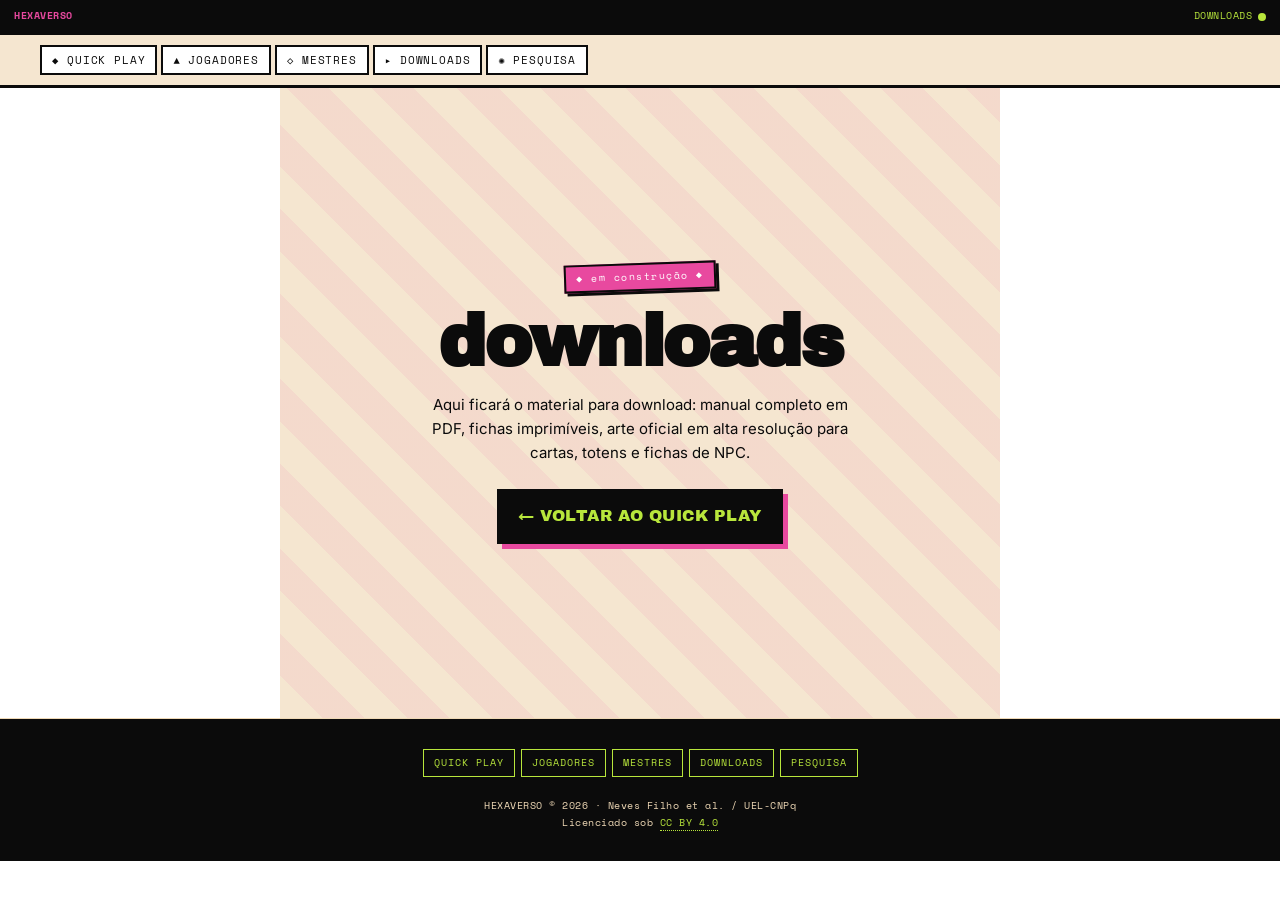
==== downloads/index.html @ 6accd9fc "Add files via upload" ====
<!DOCTYPE html>
<html lang="pt-BR">
<head>
<meta charset="UTF-8">
<meta name="viewport" content="width=device-width, initial-scale=1.0">
<meta name="theme-color" content="#E8499F">
<title>HEXAVERSO ★ Em construção</title>
<link href="https://fonts.googleapis.com/css2?family=Archivo+Black&family=Space+Mono:wght@400;700&family=Inter:wght@400;500;700&display=swap" rel="stylesheet">
<link rel="stylesheet" href="../assets/css/hexaverso.css">
<style>
  .wip {
    min-height: 70vh;
    display: grid;
    place-items: center;
    text-align: center;
    padding: 60px 20px;
    background: var(--cream);
    position: relative;
    overflow: hidden;
  }
  .wip::before {
    content: ""; position: absolute; inset: 0;
    background-image: repeating-linear-gradient(
      45deg, transparent 0, transparent 30px,
      rgba(232,73,159,0.08) 30px, rgba(232,73,159,0.08) 60px
    );
    pointer-events: none;
  }
  .wip__content { position: relative; z-index: 1; max-width: 420px; }
  .wip__tag {
    display: inline-block;
    background: var(--pink); color: var(--paper);
    font-family: var(--font-mono);
    font-size: 10px; letter-spacing: 0.15em;
    padding: 4px 10px;
    border: 2px solid var(--ink);
    box-shadow: 3px 3px 0 var(--ink);
    margin-bottom: 20px;
    transform: rotate(-2deg);
  }
  .wip__title {
    font-family: var(--font-display);
    font-size: clamp(44px, 12vw, 72px);
    line-height: 0.9;
    letter-spacing: -0.03em;
    text-transform: lowercase;
    margin-bottom: 18px;
  }
  .wip__body {
    font-size: 15px; line-height: 1.6;
    margin-bottom: 24px;
  }
  .wip__btn {
    display: inline-block;
    background: var(--ink); color: var(--lime);
    font-family: var(--font-display);
    font-size: 16px;
    text-transform: uppercase;
    padding: 12px 18px;
    border: 3px solid var(--ink);
    box-shadow: 5px 5px 0 var(--pink);
    letter-spacing: 0.03em;
  }
</style>
</head>
<body>

<div class="topbar">
  <span class="topbar__brand"><a href="../index.html">HEXAVERSO</a></span>
  <span class="topbar__meta">downloads<span class="topbar__blink"></span></span>
</div>

<nav class="nav" aria-label="Navegação principal">
  <ul class="nav__list">
    <li class="nav__item"><a href="../index.html">◆ quick play</a></li>
    <li class="nav__item"><a href="../jogadores/index.html">▲ jogadores</a></li>
    <li class="nav__item"><a href="../mestres/index.html">◇ mestres</a></li>
    <li class="nav__item"><a href="../downloads/index.html">▸ downloads</a></li>
    <li class="nav__item"><a href="../pesquisa/index.html">✺ pesquisa</a></li>
  </ul>
</nav>

<section class="wip">
  <div class="wip__content">
    <span class="wip__tag">◆ em construção ◆</span>
    <h1 class="wip__title">downloads</h1>
    <p class="wip__body">
      Aqui ficará o material para download: manual completo em PDF, fichas imprimíveis, arte oficial em alta resolução para cartas, totens e fichas de NPC.
    </p>
    <a href="../index.html" class="wip__btn">← voltar ao quick play</a>
  </div>
</section>

<footer class="footer">
  <div class="footer__nav">
    <a href="../index.html">quick play</a>
    <a href="../jogadores/index.html">jogadores</a>
    <a href="../mestres/index.html">mestres</a>
    <a href="../downloads/index.html">downloads</a>
    <a href="../pesquisa/index.html">pesquisa</a>
  </div>
  <div class="footer__body">
    HEXAVERSO © 2026 · Neves Filho et al. / UEL-CNPq<br>
    Licenciado sob <a href="https://creativecommons.org/licenses/by/4.0/">CC BY 4.0</a>
  </div>
</footer>

</body>
</html>
---- assets/css/hexaverso.css ----
/* ============================================================
   HEXAVERSO · Design system compartilhado
   Todas as páginas importam este arquivo.
   Tokens + reset + componentes comuns (topbar, marquee, nav, footer)
   ============================================================ */

:root {
  /* Paleta */
  --pink: #E8499F;
  --pink-deep: #D2287F;
  --lime: #B8E63C;
  --lime-deep: #9FC82A;
  --ink: #0B0B0B;
  --ink-soft: #1a1a1a;
  --cream: #F5E6D0;
  --cream-halftone: #EFD9B6;
  --paper: #FFFFFF;
  --blue: #4DA3D8;
  --red: #E8493F;

  /* Tipografia */
  --font-display: 'Archivo Black', 'Helvetica Neue', Impact, sans-serif;
  --font-mono: 'Space Mono', 'Courier New', monospace;
  --font-body: 'Inter', -apple-system, system-ui, sans-serif;

  /* Estilos de base */
  --border-heavy: 3px solid var(--ink);
  --border-thick: 2px solid var(--ink);
  --shadow-hard: 6px 6px 0 var(--ink);
  --shadow-hard-sm: 3px 3px 0 var(--ink);

  /* Layout */
  --page-padding: 20px;
  --max-content: 640px;
}

/* Reset */
* { margin: 0; padding: 0; box-sizing: border-box; -webkit-tap-highlight-color: transparent; }
html { scroll-behavior: smooth; }
body {
  font-family: var(--font-body);
  background: var(--paper);
  color: var(--ink);
  line-height: 1.55;
  overflow-x: hidden;
  -webkit-font-smoothing: antialiased;
  -moz-osx-font-smoothing: grayscale;
  text-rendering: optimizeLegibility;
}
img { max-width: 100%; display: block; }
a { color: inherit; text-decoration: none; }
button { font-family: inherit; cursor: pointer; border: none; background: none; }
::selection { background: var(--pink); color: var(--ink); }

/* ============================================================
   TOPBAR — HUD compartilhado
   ============================================================ */
.topbar {
  position: sticky; top: 0; z-index: 100;
  background: var(--ink); color: var(--cream);
  border-bottom: var(--border-heavy);
  font-family: var(--font-mono);
  font-size: 10px; letter-spacing: 0.05em;
  padding: 8px 14px;
  text-transform: uppercase;
  display: flex;
  justify-content: space-between;
  align-items: center;
}
.topbar__brand {
  color: var(--pink); font-weight: 700;
  display: flex; align-items: center; gap: 6px;
}
.topbar__brand a {
  color: var(--pink);
}
.topbar__meta { color: var(--lime); }
.topbar__blink {
  display: inline-block;
  width: 8px; height: 8px;
  background: var(--lime);
  border-radius: 50%;
  margin-left: 6px;
  animation: blink 1.3s infinite;
  vertical-align: middle;
}
@keyframes blink {
  0%, 60% { opacity: 1; }
  70%, 100% { opacity: 0.15; }
}

/* ============================================================
   NAV — barra de navegação entre páginas
   ============================================================ */
.nav {
  background: var(--cream);
  border-bottom: var(--border-heavy);
  padding: 10px var(--page-padding);
  font-family: var(--font-mono);
  font-size: 10.5px;
  letter-spacing: 0.08em;
  text-transform: uppercase;
  overflow-x: auto;
  white-space: nowrap;
  scrollbar-width: none;
}
.nav::-webkit-scrollbar { display: none; }
.nav__list {
  display: inline-flex;
  gap: 4px;
  list-style: none;
}
.nav__item a {
  display: inline-block;
  padding: 5px 10px;
  border: 2px solid var(--ink);
  background: var(--paper);
  color: var(--ink);
  transition: transform 80ms;
}
.nav__item a:active {
  transform: translate(1px, 1px);
}
.nav__item--active a {
  background: var(--ink);
  color: var(--lime);
  box-shadow: 3px 3px 0 var(--pink);
}
.nav__item a:hover:not(.nav__item--active a) {
  background: var(--lime);
}

/* ============================================================
   MARQUEE — texto rolante (pode aparecer em várias páginas)
   ============================================================ */
.marquee-hero {
  display: flex;
  overflow: hidden;
  background: var(--lime);
  border-top: var(--border-heavy);
  border-bottom: var(--border-heavy);
  padding: 14px 0;
  position: relative;
}
.marquee-hero__track {
  display: flex;
  flex-shrink: 0;
  gap: 0;
  animation: marquee-scroll 28s linear infinite;
  white-space: nowrap;
}
.marquee-hero__track span {
  font-family: var(--font-display);
  font-size: clamp(20px, 5vw, 28px);
  color: var(--ink);
  padding: 0 18px;
  text-transform: uppercase;
  letter-spacing: 0.02em;
  white-space: nowrap;
}
.marquee-hero__track .mq-star {
  color: var(--pink);
  font-size: clamp(22px, 5.5vw, 32px);
  padding: 0 10px;
}
@keyframes marquee-scroll {
  from { transform: translateX(0); }
  to   { transform: translateX(-50%); }
}

/* ============================================================
   SECTION base
   ============================================================ */
section {
  padding: 50px var(--page-padding);
  position: relative;
}
section + section { border-top: var(--border-heavy); }

.sec-head { margin-bottom: 26px; }
.sec-head__kicker {
  font-family: var(--font-mono); font-size: 10px;
  color: var(--pink-deep); text-transform: uppercase;
  letter-spacing: 0.15em;
  display: flex; align-items: center; gap: 10px;
  margin-bottom: 8px;
}
.sec-head__kicker::before { content: "▍"; color: var(--pink); }
.sec-head__kicker::after {
  content: ""; flex: 1; height: 2px; background: var(--ink);
}
.sec-head__title {
  font-family: var(--font-display);
  font-size: clamp(36px, 10vw, 56px);
  line-height: 0.92;
  text-transform: lowercase;
  letter-spacing: -0.02em;
}
.sec-head__subtitle {
  font-size: 14px; margin-top: 10px; line-height: 1.5;
  color: var(--ink-soft); max-width: 520px;
}

/* ============================================================
   FOOTER compartilhado
   ============================================================ */
.footer {
  background: var(--ink);
  color: var(--cream-halftone);
  padding: 30px var(--page-padding);
  border-top: 1px solid var(--cream-halftone);
  font-family: var(--font-mono);
  font-size: 10px;
  letter-spacing: 0.05em;
  line-height: 1.8;
}
.footer__nav {
  display: flex; flex-wrap: wrap;
  gap: 6px;
  margin-bottom: 20px;
  justify-content: center;
}
.footer__nav a {
  color: var(--lime);
  padding: 4px 10px;
  border: 1px solid var(--lime);
  text-transform: uppercase;
  letter-spacing: 0.1em;
}
.footer__nav a:hover { background: var(--lime); color: var(--ink); }
.footer__body {
  text-align: center;
  line-height: 1.7;
}
.footer__body a {
  color: var(--lime);
  border-bottom: 1px dotted var(--lime);
}

/* ============================================================
   RESPONSIVE base
   ============================================================ */
@media (min-width: 720px) {
  :root { --page-padding: 40px; --max-content: 720px; }
  body > main > section,
  body > section {
    max-width: var(--max-content);
    margin-left: auto;
    margin-right: auto;
  }
  .topbar, .nav, .marquee-hero { max-width: none; }
  .nav { padding-left: 40px; padding-right: 40px; }
}
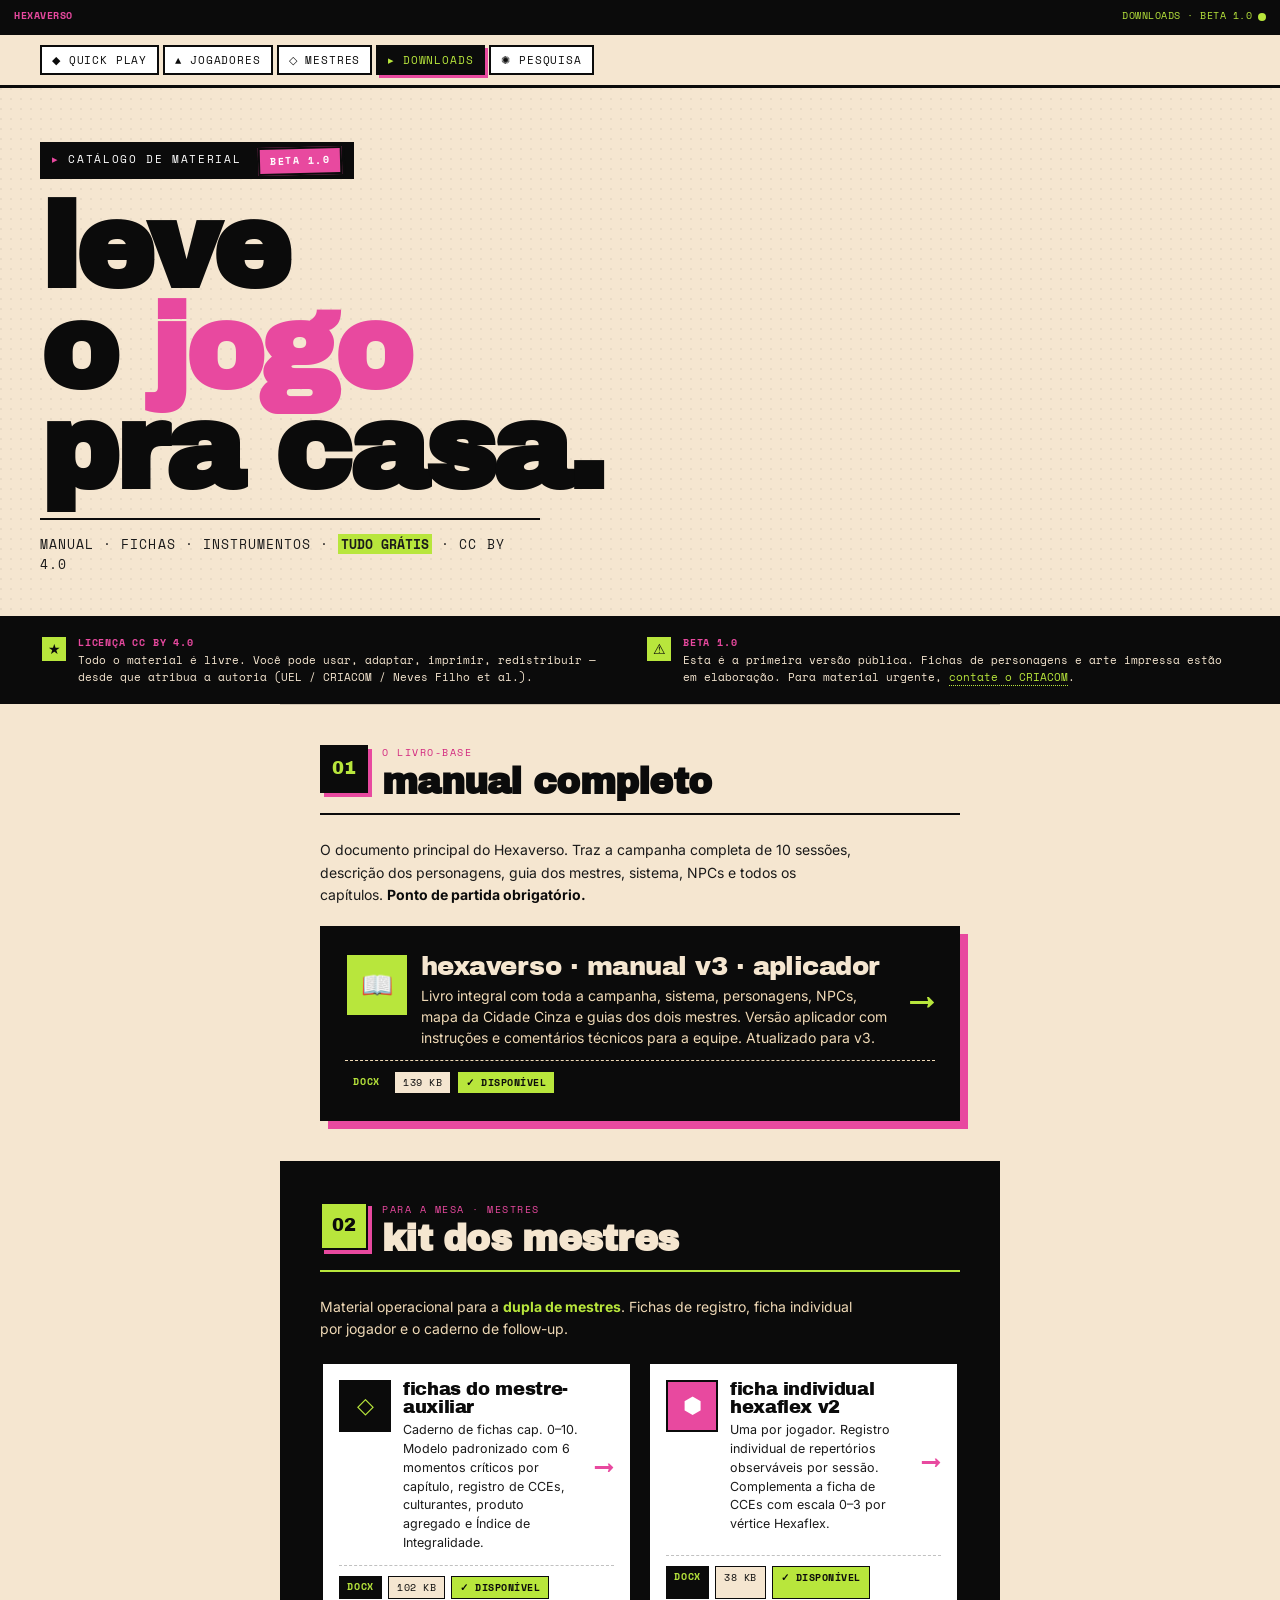
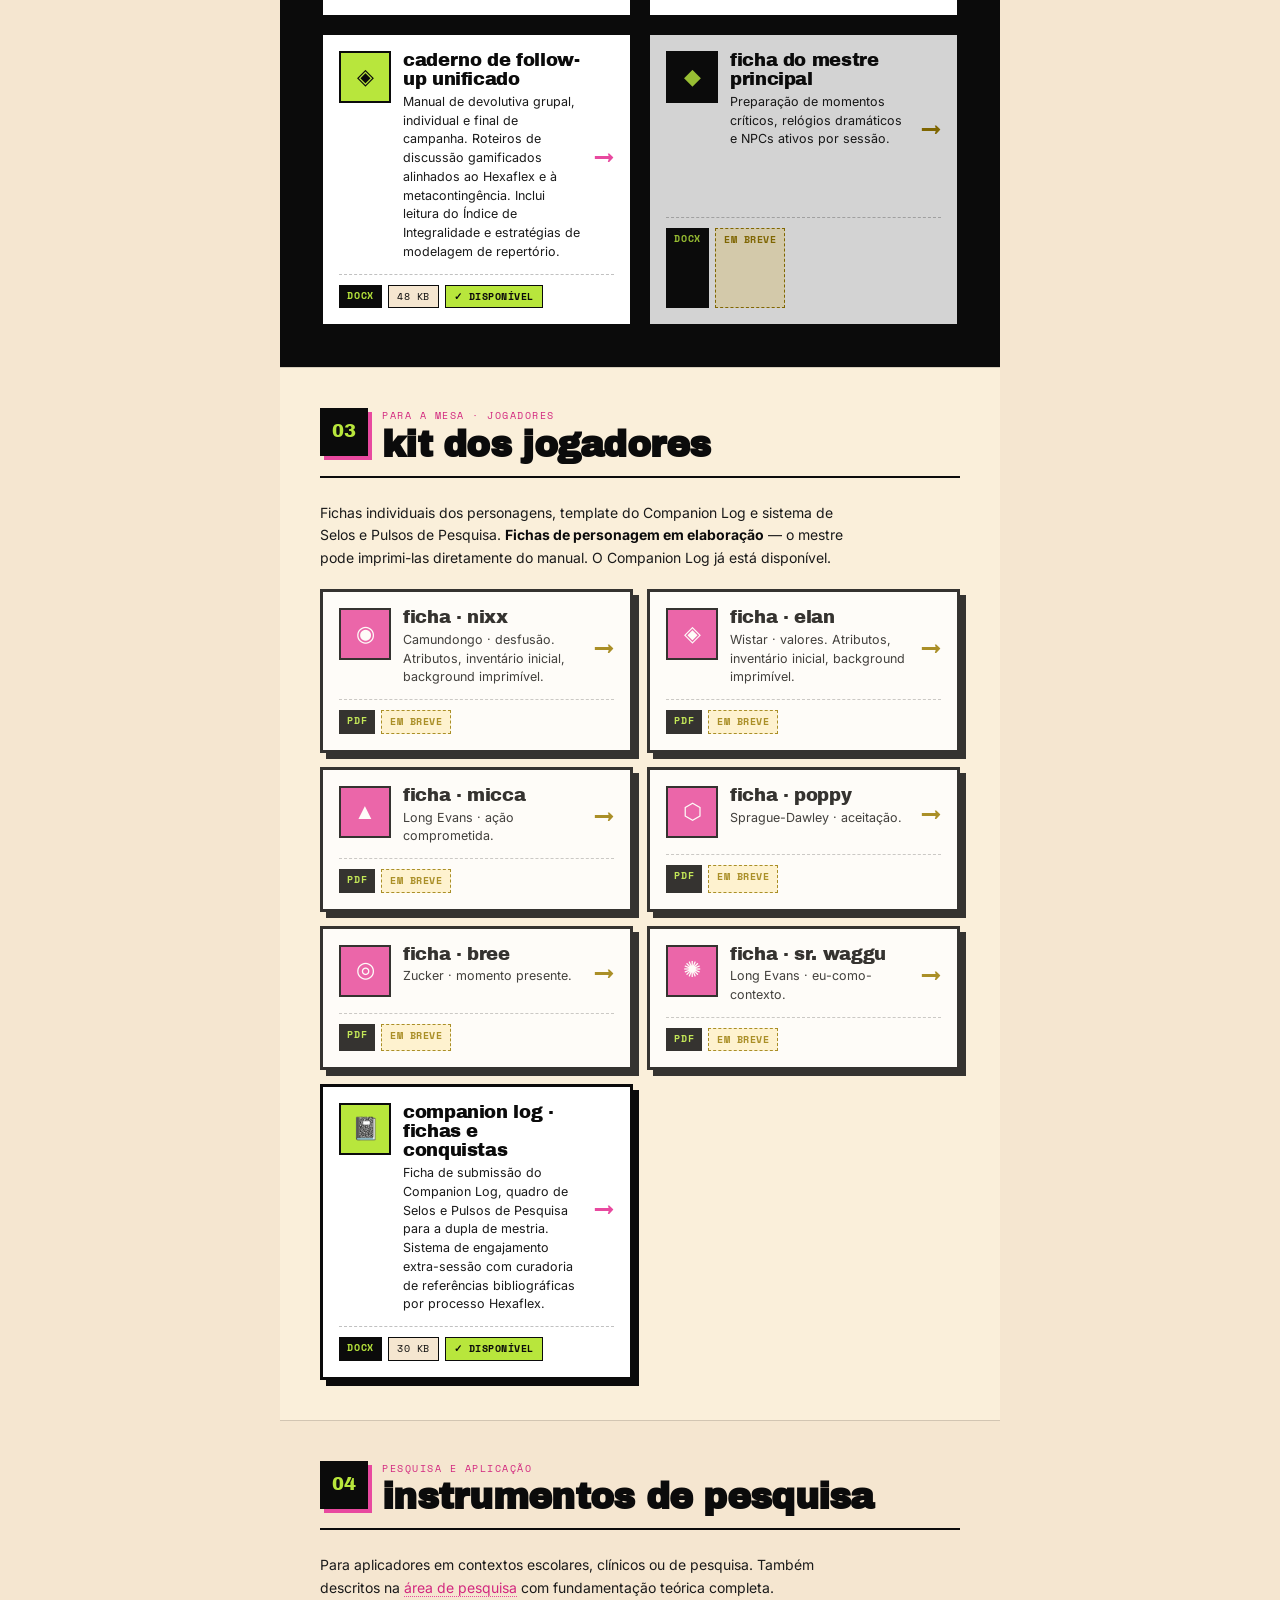
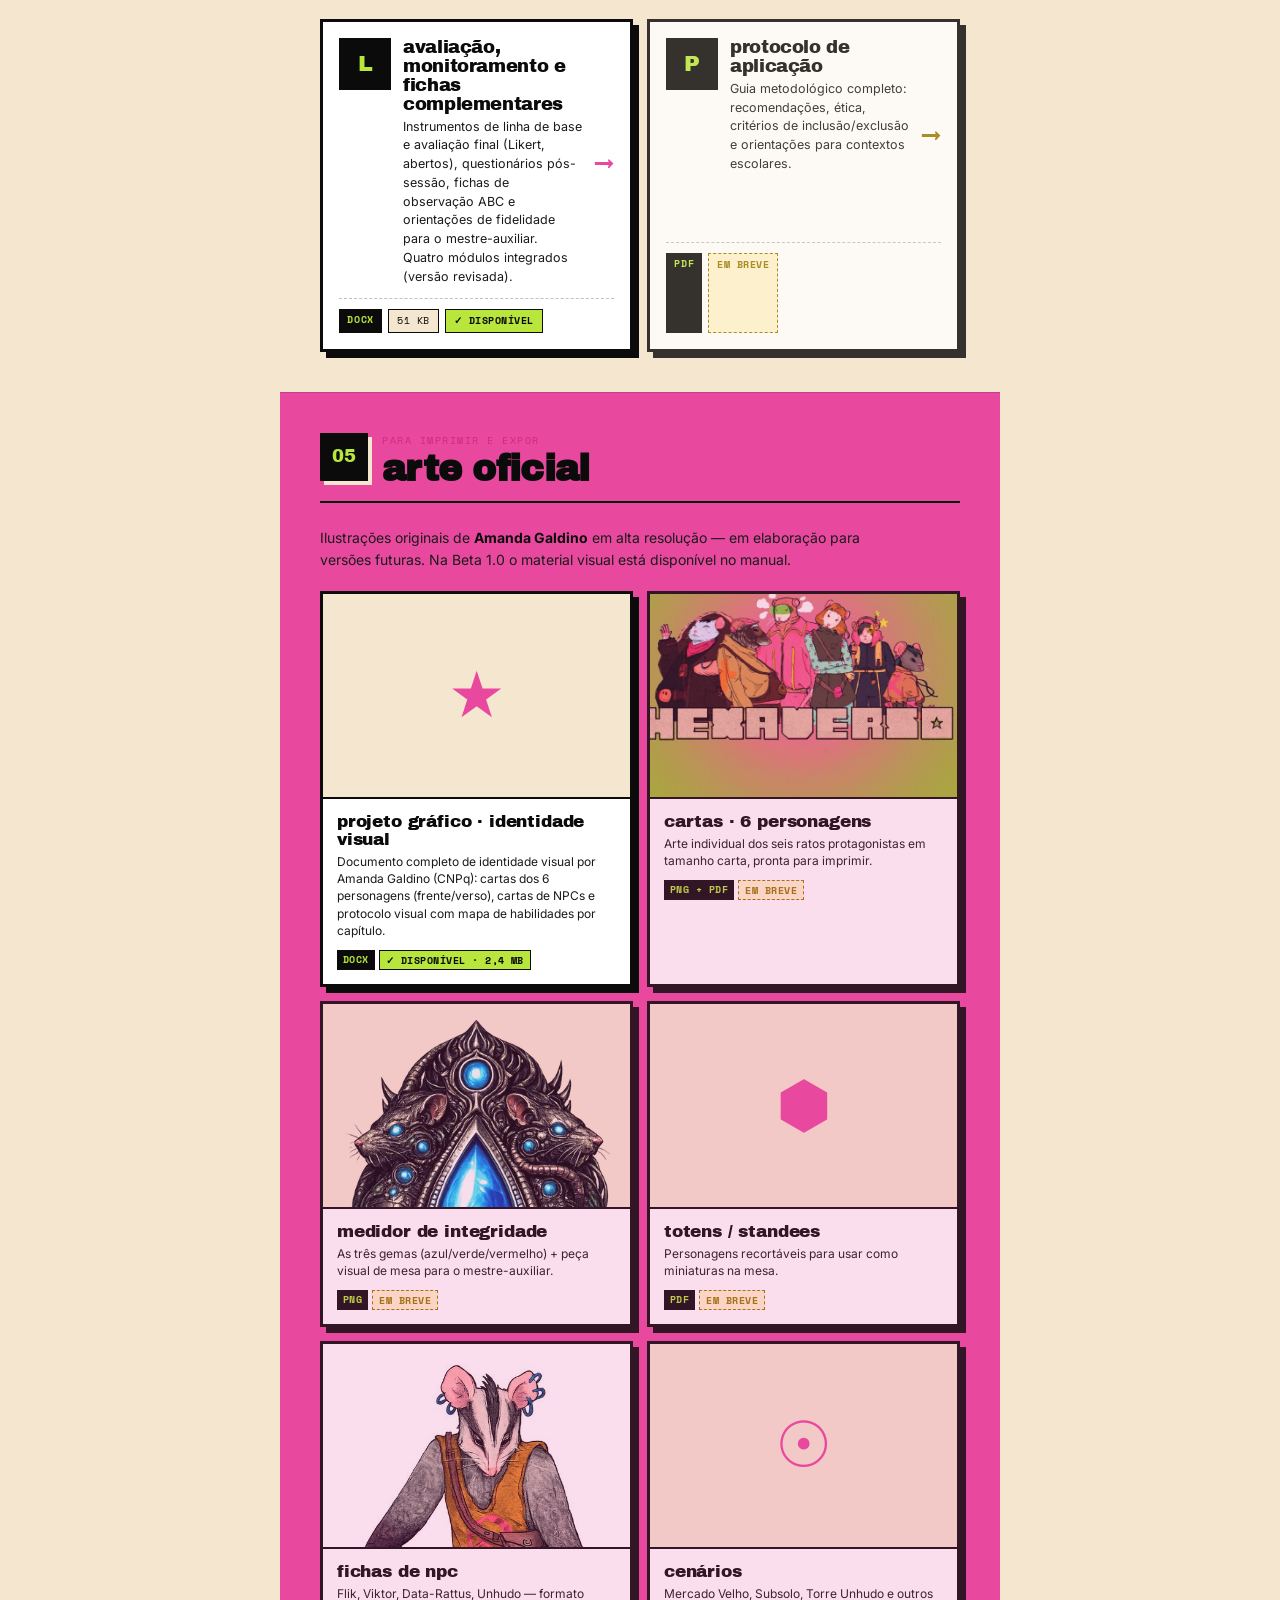
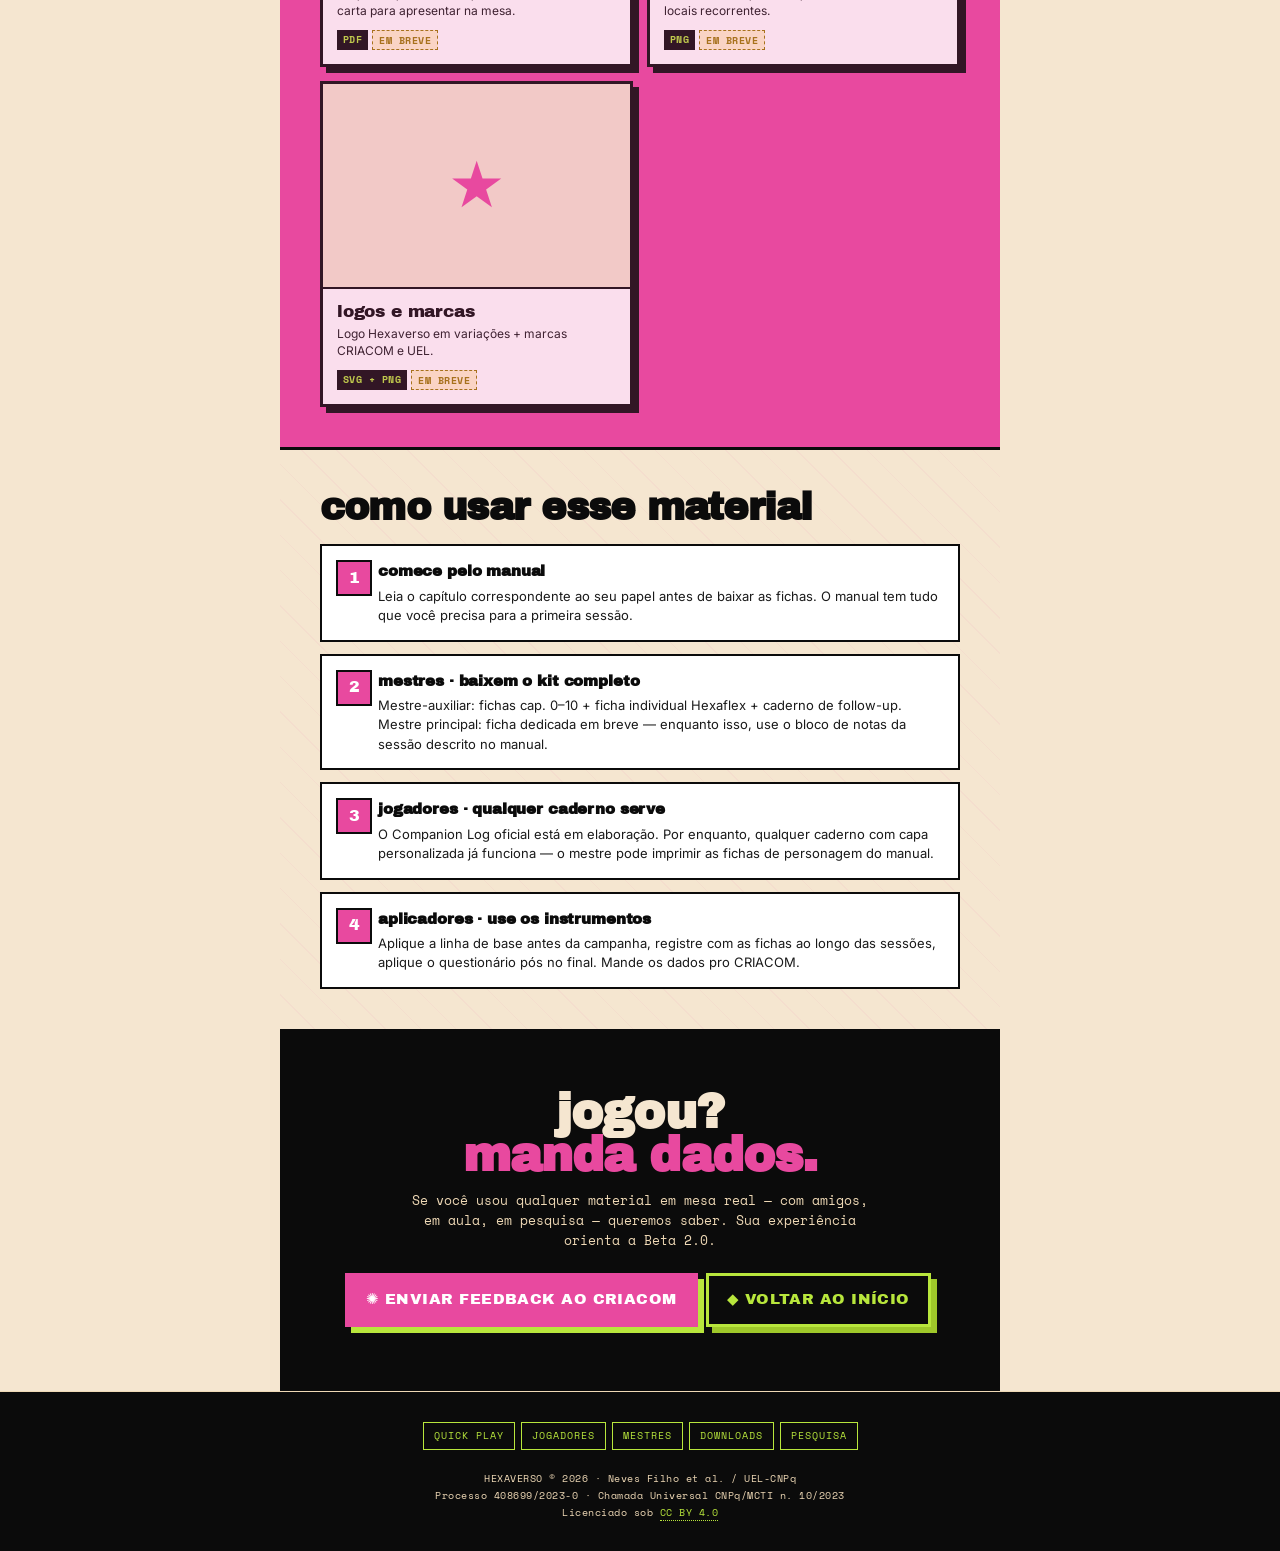
==== commit ac770716: "Add files via upload" ====
--- a/downloads/index.html
+++ b/downloads/index.html
@@ -2,105 +2,850 @@
 <html lang="pt-BR">
 <head>
 <meta charset="UTF-8">
-<meta name="viewport" content="width=device-width, initial-scale=1.0">
-<meta name="theme-color" content="#E8499F">
-<title>HEXAVERSO ★ Em construção</title>
+<meta name="viewport" content="width=device-width, initial-scale=1.0, maximum-scale=1.0, user-scalable=no">
+<meta name="theme-color" content="#F5E6D0">
+<title>HEXAVERSO ★ Downloads · Beta 1.0</title>
+<meta name="description" content="Baixe o material do Hexaverso Beta 1.0: manual completo, fichas do mestre-auxiliar, ficha individual Hexaflex, caderno de follow-up e instrumentos de pesquisa.">
+
+<link rel="preconnect" href="https://fonts.googleapis.com">
+<link rel="preconnect" href="https://fonts.gstatic.com" crossorigin>
 <link href="https://fonts.googleapis.com/css2?family=Archivo+Black&family=Space+Mono:wght@400;700&family=Inter:wght@400;500;700&display=swap" rel="stylesheet">
 <link rel="stylesheet" href="../assets/css/hexaverso.css">
+
 <style>
-  .wip {
-    min-height: 70vh;
-    display: grid;
-    place-items: center;
-    text-align: center;
-    padding: 60px 20px;
-    background: var(--cream);
-    position: relative;
-    overflow: hidden;
-  }
-  .wip::before {
-    content: ""; position: absolute; inset: 0;
-    background-image: repeating-linear-gradient(
-      45deg, transparent 0, transparent 30px,
-      rgba(232,73,159,0.08) 30px, rgba(232,73,159,0.08) 60px
-    );
-    pointer-events: none;
-  }
-  .wip__content { position: relative; z-index: 1; max-width: 420px; }
-  .wip__tag {
-    display: inline-block;
-    background: var(--pink); color: var(--paper);
-    font-family: var(--font-mono);
-    font-size: 10px; letter-spacing: 0.15em;
-    padding: 4px 10px;
-    border: 2px solid var(--ink);
-    box-shadow: 3px 3px 0 var(--ink);
-    margin-bottom: 20px;
-    transform: rotate(-2deg);
-  }
-  .wip__title {
-    font-family: var(--font-display);
-    font-size: clamp(44px, 12vw, 72px);
-    line-height: 0.9;
-    letter-spacing: -0.03em;
-    text-transform: lowercase;
-    margin-bottom: 18px;
-  }
-  .wip__body {
-    font-size: 15px; line-height: 1.6;
-    margin-bottom: 24px;
-  }
-  .wip__btn {
-    display: inline-block;
-    background: var(--ink); color: var(--lime);
-    font-family: var(--font-display);
-    font-size: 16px;
-    text-transform: uppercase;
-    padding: 12px 18px;
-    border: 3px solid var(--ink);
-    box-shadow: 5px 5px 0 var(--pink);
-    letter-spacing: 0.03em;
-  }
+/* ============================================================
+   DOWNLOADS · creme dominante · catálogo Beta 1.0
+   ============================================================ */
+body { background: var(--cream); }
+
+.hero-d {
+  position: relative; background: var(--cream);
+  padding: 54px var(--page-padding) 42px;
+  border-bottom: var(--border-heavy); overflow: hidden;
+}
+.hero-d::before {
+  content: ""; position: absolute; inset: 0;
+  background-image: radial-gradient(circle at 1px 1px, rgba(11,11,11,0.1) 1px, transparent 1.5px);
+  background-size: 10px 10px; pointer-events: none; opacity: 0.5;
+}
+.hero-d > * { position: relative; z-index: 1; }
+
+.hero-d__tag {
+  font-family: var(--font-mono); font-size: 11px;
+  letter-spacing: 0.15em; color: var(--paper);
+  text-transform: uppercase; display: inline-block;
+  background: var(--ink); padding: 5px 12px;
+  margin-bottom: 20px;
+}
+.hero-d__tag::before { content: "▸ "; color: var(--pink); }
+.hero-d__version {
+  display: inline-block;
+  background: var(--pink); color: var(--paper);
+  font-family: var(--font-mono); font-size: 10px;
+  font-weight: 700; letter-spacing: 0.15em;
+  text-transform: uppercase; padding: 4px 10px;
+  border: 2px solid var(--ink);
+  box-shadow: 3px 3px 0 var(--ink);
+  margin-left: 8px; transform: rotate(-1.5deg);
+  vertical-align: middle;
+}
+.hero-d__title {
+  font-family: var(--font-display);
+  font-size: clamp(54px, 16vw, 118px);
+  line-height: 0.85; letter-spacing: -0.035em;
+  color: var(--ink); text-transform: lowercase; margin: 0;
+}
+.hero-d__title em { font-style: normal; color: var(--pink); }
+.hero-d__subtitle {
+  font-family: var(--font-mono); font-size: 13px;
+  letter-spacing: 0.08em; text-transform: uppercase;
+  color: var(--ink-soft); margin-top: 18px; padding-top: 14px;
+  border-top: 2px solid var(--ink); max-width: 500px;
+}
+.hero-d__subtitle strong { background: var(--lime); padding: 0 3px; letter-spacing: 0; }
+
+/* Faixa de status */
+.notice {
+  background: var(--ink); color: var(--cream);
+  padding: 16px var(--page-padding);
+  display: grid; grid-template-columns: 1fr; gap: 10px;
+  font-family: var(--font-mono); font-size: 11px;
+  line-height: 1.5; border-bottom: var(--border-heavy);
+}
+.notice__cell { display: flex; align-items: flex-start; gap: 10px; }
+.notice__icon {
+  flex-shrink: 0; width: 28px; height: 28px;
+  background: var(--lime); color: var(--ink);
+  display: grid; place-items: center;
+  font-family: var(--font-display); font-size: 14px;
+  border: 2px solid var(--ink);
+}
+.notice__text { flex: 1; }
+.notice__text strong {
+  color: var(--pink); text-transform: uppercase;
+  letter-spacing: 0.08em; display: block;
+  font-size: 10px; margin-bottom: 2px;
+}
+.notice__text a { color: var(--lime); border-bottom: 1px dotted var(--lime); }
+
+/* Categoria */
+.cat {
+  background: var(--cream); padding: 40px var(--page-padding);
+  border-top: 1px solid rgba(11,11,11,0.15);
+}
+.cat--dark { background: var(--ink); color: var(--cream); }
+.cat--alt  { background: #faefda; }
+.cat--pink { background: var(--pink); color: var(--ink); }
+
+.cat__head {
+  display: flex; align-items: flex-start; gap: 14px;
+  margin-bottom: 24px; padding-bottom: 14px;
+  border-bottom: 2px solid var(--ink);
+}
+.cat--dark .cat__head { border-bottom-color: var(--lime); }
+.cat--pink .cat__head { border-bottom-color: var(--ink); }
+
+.cat__head__num {
+  flex-shrink: 0; width: 48px; height: 48px;
+  background: var(--ink); color: var(--lime);
+  display: grid; place-items: center;
+  font-family: var(--font-display); font-size: 18px;
+  border: 2px solid var(--ink);
+  box-shadow: 4px 4px 0 var(--pink);
+}
+.cat--dark .cat__head__num { background: var(--lime); color: var(--ink); box-shadow: 4px 4px 0 var(--pink); }
+.cat--pink .cat__head__num { background: var(--ink); color: var(--lime); box-shadow: 4px 4px 0 var(--cream); }
+
+.cat__head__kicker {
+  font-family: var(--font-mono); font-size: 10px;
+  letter-spacing: 0.15em; text-transform: uppercase;
+  color: var(--pink-deep); margin-bottom: 4px;
+}
+.cat--dark .cat__head__kicker { color: var(--pink); }
+.cat__head__title {
+  font-family: var(--font-display);
+  font-size: clamp(24px, 7vw, 36px);
+  line-height: 0.95; letter-spacing: -0.02em;
+  text-transform: lowercase; color: var(--ink);
+}
+.cat--dark .cat__head__title { color: var(--cream); }
+.cat__intro {
+  font-size: 14px; line-height: 1.6; max-width: 540px;
+  margin-bottom: 20px; color: var(--ink-soft);
+}
+.cat--dark .cat__intro { color: var(--cream-halftone); }
+.cat--dark .cat__intro strong { color: var(--lime); }
+.cat__intro strong { color: var(--ink); }
+
+/* Cards de download */
+.dl-grid { display: grid; gap: 14px; }
+
+.dl-card {
+  background: var(--paper); border: var(--border-heavy);
+  box-shadow: var(--shadow-hard); padding: 16px;
+  display: grid; grid-template-columns: 1fr; gap: 12px;
+  position: relative; color: var(--ink);
+  transition: transform 80ms, box-shadow 80ms;
+}
+a.dl-card:hover { background: #fffbf0; }
+a.dl-card:active {
+  transform: translate(3px, 3px);
+  box-shadow: 3px 3px 0 var(--ink);
+}
+.dl-card--coming { opacity: 0.82; cursor: not-allowed; }
+.dl-card--coming:active { transform: none; box-shadow: var(--shadow-hard); }
+
+/* Card destaque */
+.dl-card--hero {
+  background: var(--ink); color: var(--cream);
+  box-shadow: 8px 8px 0 var(--pink); padding: 24px 22px;
+}
+a.dl-card--hero:hover { background: var(--ink-soft); }
+.dl-card--hero .dl-card__name { color: var(--cream); font-size: 26px; }
+.dl-card--hero .dl-card__desc { color: var(--cream-halftone); font-size: 14px; }
+.dl-card--hero .dl-card__meta { border-top-color: var(--cream-halftone); }
+.dl-card--hero .dl-card__arrow { color: var(--lime); font-size: 26px; }
+.dl-card--hero .dl-card__icon { background: var(--lime); color: var(--ink); width: 64px; height: 64px; font-size: 26px; }
+
+.dl-card__top {
+  display: flex; gap: 12px; align-items: flex-start;
+}
+.dl-card__icon {
+  width: 52px; height: 52px; background: var(--pink);
+  color: var(--paper); display: grid; place-items: center;
+  font-family: var(--font-display); font-size: 22px;
+  border: 2px solid var(--ink); flex-shrink: 0;
+}
+.dl-card__icon--ink { background: var(--ink); color: var(--lime); }
+.dl-card__icon--lime { background: var(--lime); color: var(--ink); }
+.dl-card__body { flex: 1; min-width: 0; }
+.dl-card__name {
+  font-family: var(--font-display); font-size: 18px;
+  line-height: 1.05; letter-spacing: -0.02em;
+  text-transform: lowercase; margin-bottom: 4px;
+}
+.dl-card__desc { font-size: 12.5px; line-height: 1.5; color: var(--ink-soft); }
+.dl-card__meta {
+  display: flex; flex-wrap: wrap; gap: 6px;
+  padding-top: 10px; border-top: 1px dashed rgba(11,11,11,0.25);
+  font-family: var(--font-mono); font-size: 10px;
+  letter-spacing: 0.05em; text-transform: uppercase;
+}
+.dl-card__format {
+  background: var(--ink); color: var(--lime);
+  padding: 3px 8px; font-weight: 700; letter-spacing: 0.08em;
+}
+.dl-card__size {
+  background: var(--cream); color: var(--ink);
+  padding: 3px 8px; border: 1px solid var(--ink);
+}
+.dl-card__status--ready {
+  background: var(--lime); color: var(--ink);
+  padding: 3px 8px; border: 1px solid var(--ink);
+  font-weight: 700;
+}
+.dl-card__status--coming {
+  background: #fff3cd; color: #997a00;
+  padding: 3px 8px; border: 1px dashed #997a00;
+  font-weight: 700;
+}
+.dl-card__arrow {
+  margin-left: auto; align-self: center;
+  font-family: var(--font-display); font-size: 20px;
+  color: var(--pink);
+}
+.dl-card--coming .dl-card__arrow { color: #997a00; }
+
+/* Cards de arte com preview */
+.dl-art {
+  background: var(--paper); border: var(--border-heavy);
+  box-shadow: var(--shadow-hard); overflow: hidden;
+  display: flex; flex-direction: column;
+}
+a.dl-art:hover { background: #fffbf0; }
+.dl-art--coming { opacity: 0.82; cursor: not-allowed; }
+
+.dl-art__preview {
+  aspect-ratio: 3 / 2; background: var(--cream);
+  border-bottom: 2px solid var(--ink);
+  overflow: hidden; position: relative;
+  display: grid; place-items: center;
+}
+.dl-art__preview img {
+  width: 100%; height: 100%; object-fit: cover; object-position: center;
+}
+.dl-art__preview--icon {
+  font-family: var(--font-display); font-size: 64px; color: var(--pink);
+}
+.dl-art__body { padding: 14px; }
+.dl-art__name {
+  font-family: var(--font-display); font-size: 17px;
+  line-height: 1.05; letter-spacing: -0.01em;
+  text-transform: lowercase; margin-bottom: 4px;
+}
+.dl-art__desc {
+  font-size: 12px; line-height: 1.45; color: var(--ink-soft); margin-bottom: 10px;
+}
+.dl-art__meta {
+  display: flex; flex-wrap: wrap; gap: 4px;
+  font-family: var(--font-mono); font-size: 9.5px;
+  letter-spacing: 0.05em; text-transform: uppercase;
+}
+.dl-art__format { background: var(--ink); color: var(--lime); padding: 2px 6px; font-weight: 700; }
+.dl-art__status--ready { background: var(--lime); color: var(--ink); padding: 2px 6px; border: 1px solid var(--ink); font-weight: 700; }
+.dl-art__status--coming { background: #fff3cd; color: #997a00; padding: 2px 6px; border: 1px dashed #997a00; font-weight: 700; }
+
+/* Pack/combo */
+.pack {
+  background: var(--paper); color: var(--ink);
+  border: var(--border-heavy); box-shadow: 6px 6px 0 var(--lime);
+  padding: 18px; margin-top: 20px;
+}
+.pack__label {
+  font-family: var(--font-mono); font-size: 10px;
+  letter-spacing: 0.15em; text-transform: uppercase;
+  color: var(--pink-deep); margin-bottom: 6px;
+}
+.pack__title {
+  font-family: var(--font-display); font-size: 20px;
+  line-height: 1; letter-spacing: -0.02em;
+  text-transform: lowercase; margin-bottom: 8px;
+}
+.pack__body { font-size: 13.5px; line-height: 1.55; color: var(--ink-soft); margin-bottom: 12px; }
+.pack__btn {
+  display: inline-block; background: var(--ink); color: var(--lime);
+  font-family: var(--font-display); font-size: 15px;
+  text-transform: uppercase; padding: 10px 16px;
+  border: 3px solid var(--ink); box-shadow: 4px 4px 0 var(--pink);
+  letter-spacing: 0.03em;
+}
+
+/* How-to */
+.howto {
+  background: var(--cream); padding: 40px var(--page-padding);
+  border-top: var(--border-heavy); border-bottom: var(--border-heavy);
+  position: relative; overflow: hidden;
+}
+.howto::before {
+  content: ""; position: absolute; inset: 0;
+  background-image: repeating-linear-gradient(
+    45deg, transparent 0, transparent 24px,
+    rgba(232,73,159,0.05) 24px, rgba(232,73,159,0.05) 25px
+  );
+  pointer-events: none;
+}
+.howto > * { position: relative; z-index: 1; }
+.howto__title {
+  font-family: var(--font-display); font-size: clamp(26px, 7vw, 38px);
+  line-height: 0.95; letter-spacing: -0.02em;
+  text-transform: lowercase; margin-bottom: 18px;
+}
+.howto__steps { display: grid; gap: 12px; counter-reset: howto; }
+.howto-step {
+  background: var(--paper); border: 2px solid var(--ink);
+  padding: 14px 16px 14px 56px; position: relative;
+  counter-increment: howto;
+}
+.howto-step::before {
+  content: counter(howto); position: absolute; left: 14px; top: 14px;
+  width: 32px; height: 32px; background: var(--pink); color: var(--paper);
+  display: grid; place-items: center;
+  font-family: var(--font-display); font-size: 16px;
+  border: 2px solid var(--ink);
+}
+.howto-step strong {
+  font-family: var(--font-display); font-size: 15px;
+  display: block; margin-bottom: 3px;
+  text-transform: lowercase; letter-spacing: -0.01em;
+}
+.howto-step span { font-size: 13px; line-height: 1.5; color: var(--ink-soft); display: block; }
+
+/* CTA */
+.cta-d {
+  background: var(--ink); color: var(--cream);
+  text-align: center; padding: 56px var(--page-padding);
+}
+.cta-d__title {
+  font-family: var(--font-display);
+  font-size: clamp(32px, 9vw, 48px);
+  line-height: 0.9; letter-spacing: -0.02em;
+  text-transform: lowercase; margin-bottom: 14px; color: var(--cream);
+}
+.cta-d__title span { color: var(--pink); }
+.cta-d__body {
+  font-family: var(--font-mono); font-size: 12.5px; line-height: 1.6;
+  max-width: 460px; margin: 0 auto 22px; color: var(--cream-halftone);
+}
+.cta-d__btn {
+  display: inline-block; background: var(--pink); color: var(--paper);
+  font-family: var(--font-display); font-size: 15px;
+  text-transform: uppercase; padding: 12px 18px;
+  border: 3px solid var(--pink); box-shadow: 6px 6px 0 var(--lime);
+  letter-spacing: 0.03em; margin: 0 4px 8px 0;
+}
+.cta-d__btn--outline {
+  background: transparent; color: var(--lime); border-color: var(--lime);
+  box-shadow: 6px 6px 0 var(--lime-deep);
+}
+
+@media (min-width: 720px) {
+  .notice { grid-template-columns: 1fr 1fr; }
+  .dl-grid--art { grid-template-columns: repeat(3, 1fr); }
+  .dl-grid { grid-template-columns: 1fr 1fr; }
+  .dl-card--hero { grid-column: 1 / -1; }
+}
 </style>
 </head>
+
 <body>
 
+<!-- TOPBAR -->
 <div class="topbar">
   <span class="topbar__brand"><a href="../index.html">HEXAVERSO</a></span>
-  <span class="topbar__meta">downloads<span class="topbar__blink"></span></span>
+  <span class="topbar__meta">downloads · beta 1.0<span class="topbar__blink"></span></span>
 </div>
 
+<!-- NAV -->
 <nav class="nav" aria-label="Navegação principal">
   <ul class="nav__list">
     <li class="nav__item"><a href="../index.html">◆ quick play</a></li>
     <li class="nav__item"><a href="../jogadores/index.html">▲ jogadores</a></li>
     <li class="nav__item"><a href="../mestres/index.html">◇ mestres</a></li>
-    <li class="nav__item"><a href="../downloads/index.html">▸ downloads</a></li>
+    <li class="nav__item nav__item--active"><a href="./index.html">▸ downloads</a></li>
     <li class="nav__item"><a href="../pesquisa/index.html">✺ pesquisa</a></li>
   </ul>
 </nav>
 
-<section class="wip">
-  <div class="wip__content">
-    <span class="wip__tag">◆ em construção ◆</span>
-    <h1 class="wip__title">downloads</h1>
-    <p class="wip__body">
-      Aqui ficará o material para download: manual completo em PDF, fichas imprimíveis, arte oficial em alta resolução para cartas, totens e fichas de NPC.
-    </p>
-    <a href="../index.html" class="wip__btn">← voltar ao quick play</a>
+<!-- HERO -->
+<header class="hero-d">
+  <span class="hero-d__tag">catálogo de material <span class="hero-d__version">beta 1.0</span></span>
+  <h1 class="hero-d__title">leve<br>o <em>jogo</em><br>pra casa.</h1>
+  <p class="hero-d__subtitle">
+    manual · fichas · instrumentos · <strong>tudo grátis</strong> · cc by 4.0
+  </p>
+</header>
+
+<!-- NOTICE -->
+<div class="notice">
+  <div class="notice__cell">
+    <div class="notice__icon">★</div>
+    <div class="notice__text">
+      <strong>licença CC BY 4.0</strong>
+      Todo o material é livre. Você pode usar, adaptar, imprimir, redistribuir — desde que atribua a autoria (UEL / CRIACOM / Neves Filho et al.).
+    </div>
+  </div>
+  <div class="notice__cell">
+    <div class="notice__icon">⚠</div>
+    <div class="notice__text">
+      <strong>beta 1.0</strong>
+      Esta é a primeira versão pública. Fichas de personagens e arte impressa estão em elaboração. Para material urgente, <a href="../pesquisa/index.html#contato">contate o CRIACOM</a>.
+    </div>
+  </div>
+</div>
+
+<main>
+
+<!-- 01 MANUAL COMPLETO -->
+<section class="cat">
+  <div class="cat__head">
+    <div class="cat__head__num">01</div>
+    <div>
+      <div class="cat__head__kicker">o livro-base</div>
+      <h2 class="cat__head__title">manual completo</h2>
+    </div>
+  </div>
+  <p class="cat__intro">
+    O documento principal do Hexaverso. Traz a campanha completa de 10 sessões, descrição dos personagens, guia dos mestres, sistema, NPCs e todos os capítulos. <strong>Ponto de partida obrigatório.</strong>
+  </p>
+
+  <div class="dl-grid">
+    <a href="../assets/fichas/hexaverso-manual-aplicador-v3.docx" class="dl-card dl-card--hero">
+      <div class="dl-card__top">
+        <div class="dl-card__icon">📖</div>
+        <div class="dl-card__body">
+          <div class="dl-card__name">hexaverso · manual v3 · aplicador</div>
+          <div class="dl-card__desc">Livro integral com toda a campanha, sistema, personagens, NPCs, mapa da Cidade Cinza e guias dos dois mestres. Versão aplicador com instruções e comentários técnicos para a equipe. Atualizado para v3.</div>
+        </div>
+        <span class="dl-card__arrow">→</span>
+      </div>
+      <div class="dl-card__meta">
+        <span class="dl-card__format">DOCX</span>
+        <span class="dl-card__size">139 KB</span>
+        <span class="dl-card__status--ready">✓ disponível</span>
+      </div>
+    </a>
   </div>
 </section>
 
+<!-- 02 KIT DOS MESTRES -->
+<section class="cat cat--dark">
+  <div class="cat__head">
+    <div class="cat__head__num">02</div>
+    <div>
+      <div class="cat__head__kicker">para a mesa · mestres</div>
+      <h2 class="cat__head__title">kit dos mestres</h2>
+    </div>
+  </div>
+  <p class="cat__intro">
+    Material operacional para a <strong>dupla de mestres</strong>. Fichas de registro, ficha individual por jogador e o caderno de follow-up.
+  </p>
+
+  <div class="dl-grid">
+
+    <a href="../assets/fichas/hexaverso-fichas-mestre-auxiliar.docx" class="dl-card">
+      <div class="dl-card__top">
+        <div class="dl-card__icon dl-card__icon--ink">◇</div>
+        <div class="dl-card__body">
+          <div class="dl-card__name">fichas do mestre-auxiliar</div>
+          <div class="dl-card__desc">Caderno de fichas cap. 0–10. Modelo padronizado com 6 momentos críticos por capítulo, registro de CCEs, culturantes, produto agregado e Índice de Integralidade.</div>
+        </div>
+        <span class="dl-card__arrow">→</span>
+      </div>
+      <div class="dl-card__meta">
+        <span class="dl-card__format">DOCX</span>
+        <span class="dl-card__size">102 KB</span>
+        <span class="dl-card__status--ready">✓ disponível</span>
+      </div>
+    </a>
+
+    <a href="../assets/fichas/hexaverso-ficha-individual-hexaflex-v2.docx" class="dl-card">
+      <div class="dl-card__top">
+        <div class="dl-card__icon">⬢</div>
+        <div class="dl-card__body">
+          <div class="dl-card__name">ficha individual hexaflex v2</div>
+          <div class="dl-card__desc">Uma por jogador. Registro individual de repertórios observáveis por sessão. Complementa a ficha de CCEs com escala 0–3 por vértice Hexaflex.</div>
+        </div>
+        <span class="dl-card__arrow">→</span>
+      </div>
+      <div class="dl-card__meta">
+        <span class="dl-card__format">DOCX</span>
+        <span class="dl-card__size">38 KB</span>
+        <span class="dl-card__status--ready">✓ disponível</span>
+      </div>
+    </a>
+
+    <a href="../assets/fichas/hexaverso-caderno-followup-unificado.docx" class="dl-card">
+      <div class="dl-card__top">
+        <div class="dl-card__icon dl-card__icon--lime">◈</div>
+        <div class="dl-card__body">
+          <div class="dl-card__name">caderno de follow-up unificado</div>
+          <div class="dl-card__desc">Manual de devolutiva grupal, individual e final de campanha. Roteiros de discussão gamificados alinhados ao Hexaflex e à metacontingência. Inclui leitura do Índice de Integralidade e estratégias de modelagem de repertório.</div>
+        </div>
+        <span class="dl-card__arrow">→</span>
+      </div>
+      <div class="dl-card__meta">
+        <span class="dl-card__format">DOCX</span>
+        <span class="dl-card__size">48 KB</span>
+        <span class="dl-card__status--ready">✓ disponível</span>
+      </div>
+    </a>
+
+    <div class="dl-card dl-card--coming">
+      <div class="dl-card__top">
+        <div class="dl-card__icon dl-card__icon--ink">◆</div>
+        <div class="dl-card__body">
+          <div class="dl-card__name">ficha do mestre principal</div>
+          <div class="dl-card__desc">Preparação de momentos críticos, relógios dramáticos e NPCs ativos por sessão.</div>
+        </div>
+        <span class="dl-card__arrow">→</span>
+      </div>
+      <div class="dl-card__meta">
+        <span class="dl-card__format">DOCX</span>
+        <span class="dl-card__status--coming">em breve</span>
+      </div>
+    </div>
+
+  </div>
+</section>
+
+<!-- 03 KIT DOS JOGADORES -->
+<section class="cat cat--alt">
+  <div class="cat__head">
+    <div class="cat__head__num">03</div>
+    <div>
+      <div class="cat__head__kicker">para a mesa · jogadores</div>
+      <h2 class="cat__head__title">kit dos jogadores</h2>
+    </div>
+  </div>
+  <p class="cat__intro">
+    Fichas individuais dos personagens, template do Companion Log e sistema de Selos e Pulsos de Pesquisa. <strong>Fichas de personagem em elaboração</strong> — o mestre pode imprimi-las diretamente do manual. O Companion Log já está disponível.
+  </p>
+
+  <div class="dl-grid">
+
+    <div class="dl-card dl-card--coming">
+      <div class="dl-card__top">
+        <div class="dl-card__icon">◉</div>
+        <div class="dl-card__body">
+          <div class="dl-card__name">ficha · nixx</div>
+          <div class="dl-card__desc">Camundongo · desfusão. Atributos, inventário inicial, background imprimível.</div>
+        </div>
+        <span class="dl-card__arrow">→</span>
+      </div>
+      <div class="dl-card__meta">
+        <span class="dl-card__format">PDF</span>
+        <span class="dl-card__status--coming">em breve</span>
+      </div>
+    </div>
+
+    <div class="dl-card dl-card--coming">
+      <div class="dl-card__top">
+        <div class="dl-card__icon">◈</div>
+        <div class="dl-card__body">
+          <div class="dl-card__name">ficha · elan</div>
+          <div class="dl-card__desc">Wistar · valores. Atributos, inventário inicial, background imprimível.</div>
+        </div>
+        <span class="dl-card__arrow">→</span>
+      </div>
+      <div class="dl-card__meta">
+        <span class="dl-card__format">PDF</span>
+        <span class="dl-card__status--coming">em breve</span>
+      </div>
+    </div>
+
+    <div class="dl-card dl-card--coming">
+      <div class="dl-card__top">
+        <div class="dl-card__icon">▲</div>
+        <div class="dl-card__body">
+          <div class="dl-card__name">ficha · micca</div>
+          <div class="dl-card__desc">Long Evans · ação comprometida.</div>
+        </div>
+        <span class="dl-card__arrow">→</span>
+      </div>
+      <div class="dl-card__meta">
+        <span class="dl-card__format">PDF</span>
+        <span class="dl-card__status--coming">em breve</span>
+      </div>
+    </div>
+
+    <div class="dl-card dl-card--coming">
+      <div class="dl-card__top">
+        <div class="dl-card__icon">⬡</div>
+        <div class="dl-card__body">
+          <div class="dl-card__name">ficha · poppy</div>
+          <div class="dl-card__desc">Sprague-Dawley · aceitação.</div>
+        </div>
+        <span class="dl-card__arrow">→</span>
+      </div>
+      <div class="dl-card__meta">
+        <span class="dl-card__format">PDF</span>
+        <span class="dl-card__status--coming">em breve</span>
+      </div>
+    </div>
+
+    <div class="dl-card dl-card--coming">
+      <div class="dl-card__top">
+        <div class="dl-card__icon">◎</div>
+        <div class="dl-card__body">
+          <div class="dl-card__name">ficha · bree</div>
+          <div class="dl-card__desc">Zucker · momento presente.</div>
+        </div>
+        <span class="dl-card__arrow">→</span>
+      </div>
+      <div class="dl-card__meta">
+        <span class="dl-card__format">PDF</span>
+        <span class="dl-card__status--coming">em breve</span>
+      </div>
+    </div>
+
+    <div class="dl-card dl-card--coming">
+      <div class="dl-card__top">
+        <div class="dl-card__icon">✺</div>
+        <div class="dl-card__body">
+          <div class="dl-card__name">ficha · sr. waggu</div>
+          <div class="dl-card__desc">Long Evans · eu-como-contexto.</div>
+        </div>
+        <span class="dl-card__arrow">→</span>
+      </div>
+      <div class="dl-card__meta">
+        <span class="dl-card__format">PDF</span>
+        <span class="dl-card__status--coming">em breve</span>
+      </div>
+    </div>
+
+    <a href="../assets/fichas/hexaverso-companion-logs.docx" class="dl-card">
+      <div class="dl-card__top">
+        <div class="dl-card__icon dl-card__icon--lime">📓</div>
+        <div class="dl-card__body">
+          <div class="dl-card__name">companion log · fichas e conquistas</div>
+          <div class="dl-card__desc">Ficha de submissão do Companion Log, quadro de Selos e Pulsos de Pesquisa para a dupla de mestria. Sistema de engajamento extra-sessão com curadoria de referências bibliográficas por processo Hexaflex.</div>
+        </div>
+        <span class="dl-card__arrow">→</span>
+      </div>
+      <div class="dl-card__meta">
+        <span class="dl-card__format">DOCX</span>
+        <span class="dl-card__size">30 KB</span>
+        <span class="dl-card__status--ready">✓ disponível</span>
+      </div>
+    </a>
+
+  </div>
+</section>
+
+<!-- 04 MATERIAL CIENTÍFICO -->
+<section class="cat">
+  <div class="cat__head">
+    <div class="cat__head__num">04</div>
+    <div>
+      <div class="cat__head__kicker">pesquisa e aplicação</div>
+      <h2 class="cat__head__title">instrumentos de pesquisa</h2>
+    </div>
+  </div>
+  <p class="cat__intro">
+    Para aplicadores em contextos escolares, clínicos ou de pesquisa. Também descritos na <a href="../pesquisa/index.html" style="color:var(--pink-deep); border-bottom:1px dotted var(--pink);">área de pesquisa</a> com fundamentação teórica completa.
+  </p>
+
+  <div class="dl-grid">
+
+    <a href="../assets/fichas/hexaverso-avaliacao-monitoramento.docx" class="dl-card">
+      <div class="dl-card__top">
+        <div class="dl-card__icon dl-card__icon--ink">L</div>
+        <div class="dl-card__body">
+          <div class="dl-card__name">avaliação, monitoramento e fichas complementares</div>
+          <div class="dl-card__desc">Instrumentos de linha de base e avaliação final (Likert, abertos), questionários pós-sessão, fichas de observação ABC e orientações de fidelidade para o mestre-auxiliar. Quatro módulos integrados (versão revisada).</div>
+        </div>
+        <span class="dl-card__arrow">→</span>
+      </div>
+      <div class="dl-card__meta">
+        <span class="dl-card__format">DOCX</span>
+        <span class="dl-card__size">51 KB</span>
+        <span class="dl-card__status--ready">✓ disponível</span>
+      </div>
+    </a>
+
+    <div class="dl-card dl-card--coming">
+      <div class="dl-card__top">
+        <div class="dl-card__icon dl-card__icon--ink">P</div>
+        <div class="dl-card__body">
+          <div class="dl-card__name">protocolo de aplicação</div>
+          <div class="dl-card__desc">Guia metodológico completo: recomendações, ética, critérios de inclusão/exclusão e orientações para contextos escolares.</div>
+        </div>
+        <span class="dl-card__arrow">→</span>
+      </div>
+      <div class="dl-card__meta">
+        <span class="dl-card__format">PDF</span>
+        <span class="dl-card__status--coming">em breve</span>
+      </div>
+    </div>
+
+  </div>
+</section>
+
+<!-- 05 ARTE OFICIAL -->
+<section class="cat cat--pink">
+  <div class="cat__head">
+    <div class="cat__head__num">05</div>
+    <div>
+      <div class="cat__head__kicker">para imprimir e expor</div>
+      <h2 class="cat__head__title">arte oficial</h2>
+    </div>
+  </div>
+  <p class="cat__intro">
+    Ilustrações originais de <strong>Amanda Galdino</strong> em alta resolução — em elaboração para versões futuras. Na Beta 1.0 o material visual está disponível no manual.
+  </p>
+
+  <div class="dl-grid dl-grid--art">
+
+    <a href="../assets/fichas/hexaverso-projeto-grafico.docx" class="dl-art">
+      <div class="dl-art__preview dl-art__preview--icon">★</div>
+      <div class="dl-art__body">
+        <div class="dl-art__name">projeto gráfico · identidade visual</div>
+        <div class="dl-art__desc">Documento completo de identidade visual por Amanda Galdino (CNPq): cartas dos 6 personagens (frente/verso), cartas de NPCs e protocolo visual com mapa de habilidades por capítulo.</div>
+        <div class="dl-art__meta">
+          <span class="dl-art__format">DOCX</span>
+          <span class="dl-art__status--ready">✓ disponível · 2,4 MB</span>
+        </div>
+      </div>
+    </a>
+
+    <div class="dl-art dl-art--coming">
+      <div class="dl-art__preview">
+        <img src="../assets/images/group.jpg" alt="Os seis protagonistas do Hexaverso">
+      </div>
+      <div class="dl-art__body">
+        <div class="dl-art__name">cartas · 6 personagens</div>
+        <div class="dl-art__desc">Arte individual dos seis ratos protagonistas em tamanho carta, pronta para imprimir.</div>
+        <div class="dl-art__meta">
+          <span class="dl-art__format">PNG + PDF</span>
+          <span class="dl-art__status--coming">em breve</span>
+        </div>
+      </div>
+    </div>
+
+    <div class="dl-art dl-art--coming">
+      <div class="dl-art__preview">
+        <img src="../assets/images/medidor_azul.webp" alt="Medidor de Integridade azul">
+      </div>
+      <div class="dl-art__body">
+        <div class="dl-art__name">medidor de integridade</div>
+        <div class="dl-art__desc">As três gemas (azul/verde/vermelho) + peça visual de mesa para o mestre-auxiliar.</div>
+        <div class="dl-art__meta">
+          <span class="dl-art__format">PNG</span>
+          <span class="dl-art__status--coming">em breve</span>
+        </div>
+      </div>
+    </div>
+
+    <div class="dl-art dl-art--coming">
+      <div class="dl-art__preview dl-art__preview--icon">⬢</div>
+      <div class="dl-art__body">
+        <div class="dl-art__name">totens / standees</div>
+        <div class="dl-art__desc">Personagens recortáveis para usar como miniaturas na mesa.</div>
+        <div class="dl-art__meta">
+          <span class="dl-art__format">PDF</span>
+          <span class="dl-art__status--coming">em breve</span>
+        </div>
+      </div>
+    </div>
+
+    <div class="dl-art dl-art--coming">
+      <div class="dl-art__preview">
+        <img src="../assets/images/flik.jpg" alt="Flik, NPC saruê aliado">
+      </div>
+      <div class="dl-art__body">
+        <div class="dl-art__name">fichas de npc</div>
+        <div class="dl-art__desc">Flik, Viktor, Data-Rattus, Unhudo — formato carta para apresentar na mesa.</div>
+        <div class="dl-art__meta">
+          <span class="dl-art__format">PDF</span>
+          <span class="dl-art__status--coming">em breve</span>
+        </div>
+      </div>
+    </div>
+
+    <div class="dl-art dl-art--coming">
+      <div class="dl-art__preview dl-art__preview--icon">☉</div>
+      <div class="dl-art__body">
+        <div class="dl-art__name">cenários</div>
+        <div class="dl-art__desc">Mercado Velho, Subsolo, Torre Unhudo e outros locais recorrentes.</div>
+        <div class="dl-art__meta">
+          <span class="dl-art__format">PNG</span>
+          <span class="dl-art__status--coming">em breve</span>
+        </div>
+      </div>
+    </div>
+
+    <div class="dl-art dl-art--coming">
+      <div class="dl-art__preview dl-art__preview--icon">★</div>
+      <div class="dl-art__body">
+        <div class="dl-art__name">logos e marcas</div>
+        <div class="dl-art__desc">Logo Hexaverso em variações + marcas CRIACOM e UEL.</div>
+        <div class="dl-art__meta">
+          <span class="dl-art__format">SVG + PNG</span>
+          <span class="dl-art__status--coming">em breve</span>
+        </div>
+      </div>
+    </div>
+
+  </div>
+</section>
+
+<!-- COMO USAR -->
+<section class="howto">
+  <h2 class="howto__title">como usar esse material</h2>
+  <div class="howto__steps">
+    <div class="howto-step">
+      <strong>comece pelo manual</strong>
+      <span>Leia o capítulo correspondente ao seu papel antes de baixar as fichas. O manual tem tudo que você precisa para a primeira sessão.</span>
+    </div>
+    <div class="howto-step">
+      <strong>mestres · baixem o kit completo</strong>
+      <span>Mestre-auxiliar: fichas cap. 0–10 + ficha individual Hexaflex + caderno de follow-up. Mestre principal: ficha dedicada em breve — enquanto isso, use o bloco de notas da sessão descrito no manual.</span>
+    </div>
+    <div class="howto-step">
+      <strong>jogadores · qualquer caderno serve</strong>
+      <span>O Companion Log oficial está em elaboração. Por enquanto, qualquer caderno com capa personalizada já funciona — o mestre pode imprimir as fichas de personagem do manual.</span>
+    </div>
+    <div class="howto-step">
+      <strong>aplicadores · use os instrumentos</strong>
+      <span>Aplique a linha de base antes da campanha, registre com as fichas ao longo das sessões, aplique o questionário pós no final. Mande os dados pro CRIACOM.</span>
+    </div>
+  </div>
+</section>
+
+<!-- CTA -->
+<section class="cta-d">
+  <h2 class="cta-d__title">jogou?<br><span>manda dados.</span></h2>
+  <p class="cta-d__body">
+    Se você usou qualquer material em mesa real — com amigos, em aula, em pesquisa — queremos saber. Sua experiência orienta a Beta 2.0.
+  </p>
+  <a href="../pesquisa/index.html#convocacao" class="cta-d__btn">✺ enviar feedback ao CRIACOM</a>
+  <a href="../index.html" class="cta-d__btn cta-d__btn--outline">◆ voltar ao início</a>
+</section>
+
+</main>
+
+<!-- FOOTER -->
 <footer class="footer">
   <div class="footer__nav">
     <a href="../index.html">quick play</a>
     <a href="../jogadores/index.html">jogadores</a>
     <a href="../mestres/index.html">mestres</a>
-    <a href="../downloads/index.html">downloads</a>
+    <a href="./index.html">downloads</a>
     <a href="../pesquisa/index.html">pesquisa</a>
   </div>
   <div class="footer__body">
     HEXAVERSO © 2026 · Neves Filho et al. / UEL-CNPq<br>
+    Processo 408699/2023-0 · Chamada Universal CNPq/MCTI n. 10/2023<br>
     Licenciado sob <a href="https://creativecommons.org/licenses/by/4.0/">CC BY 4.0</a>
   </div>
 </footer>
